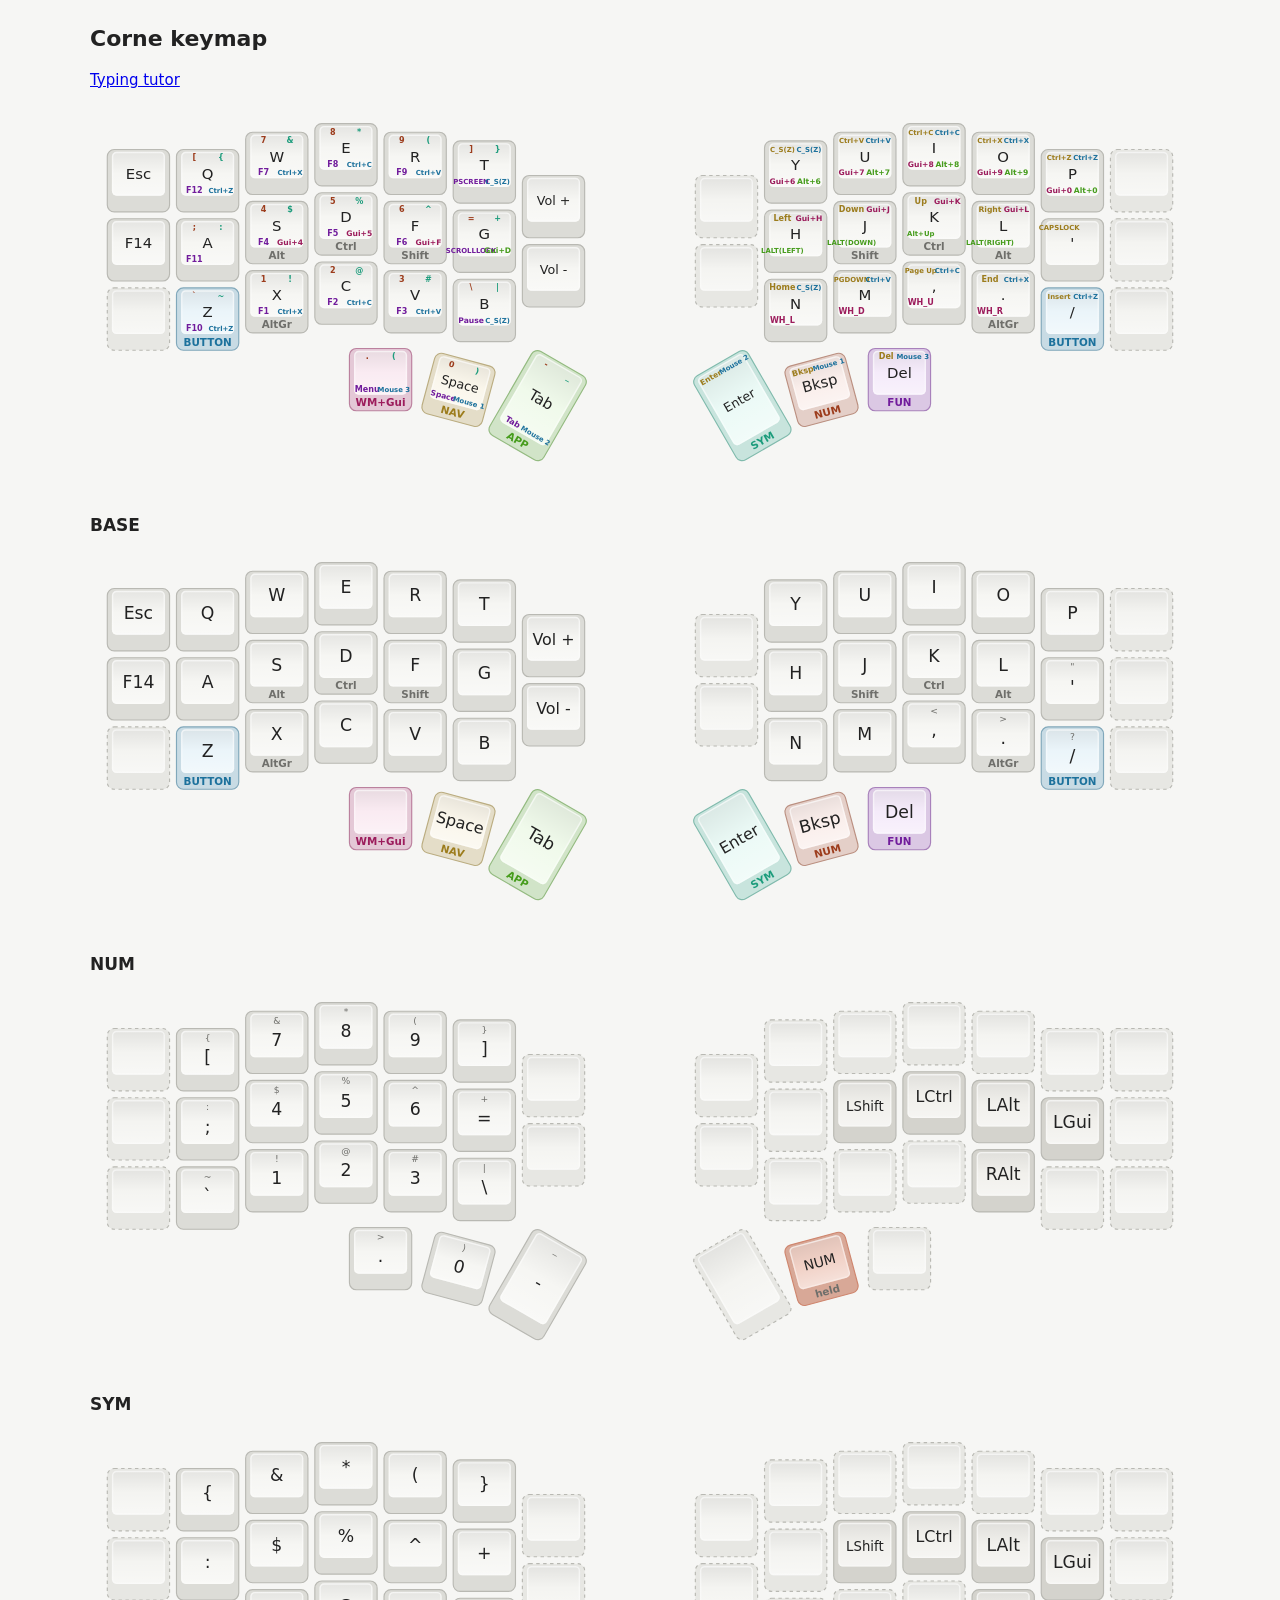
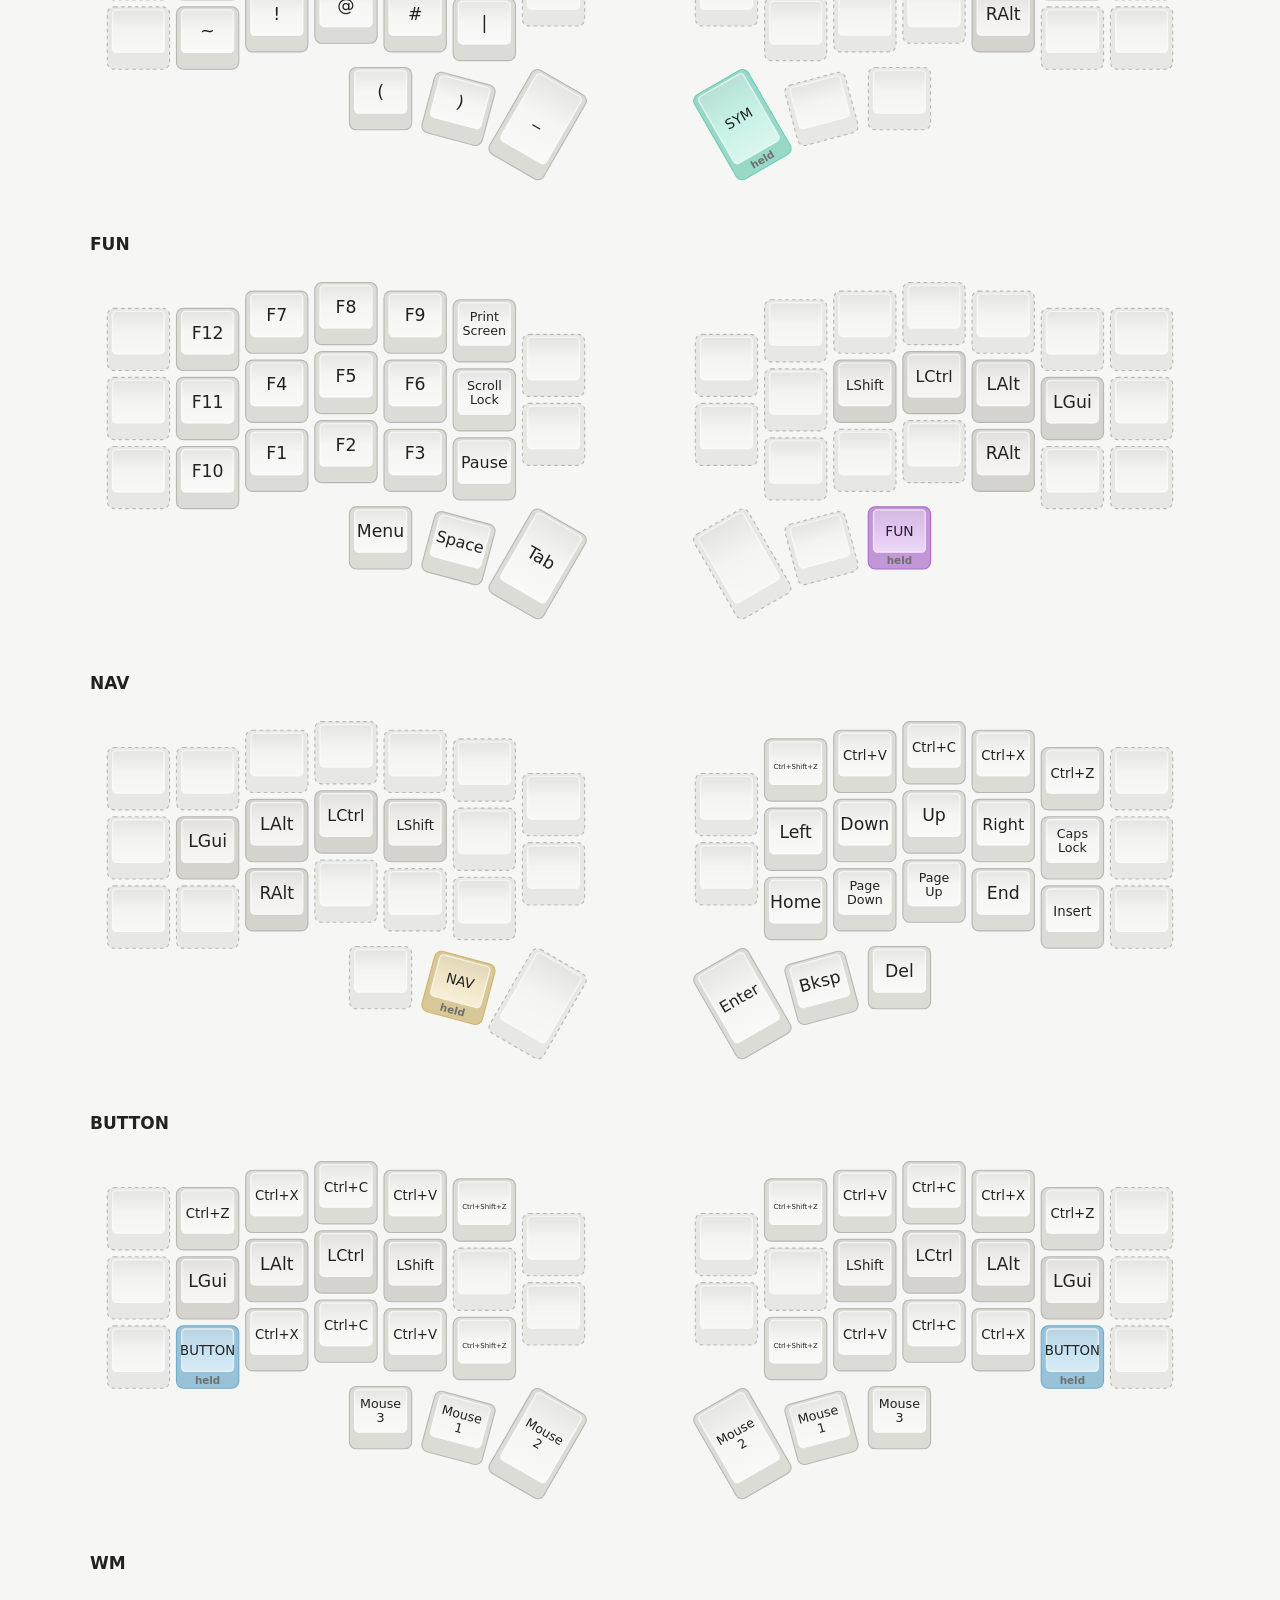
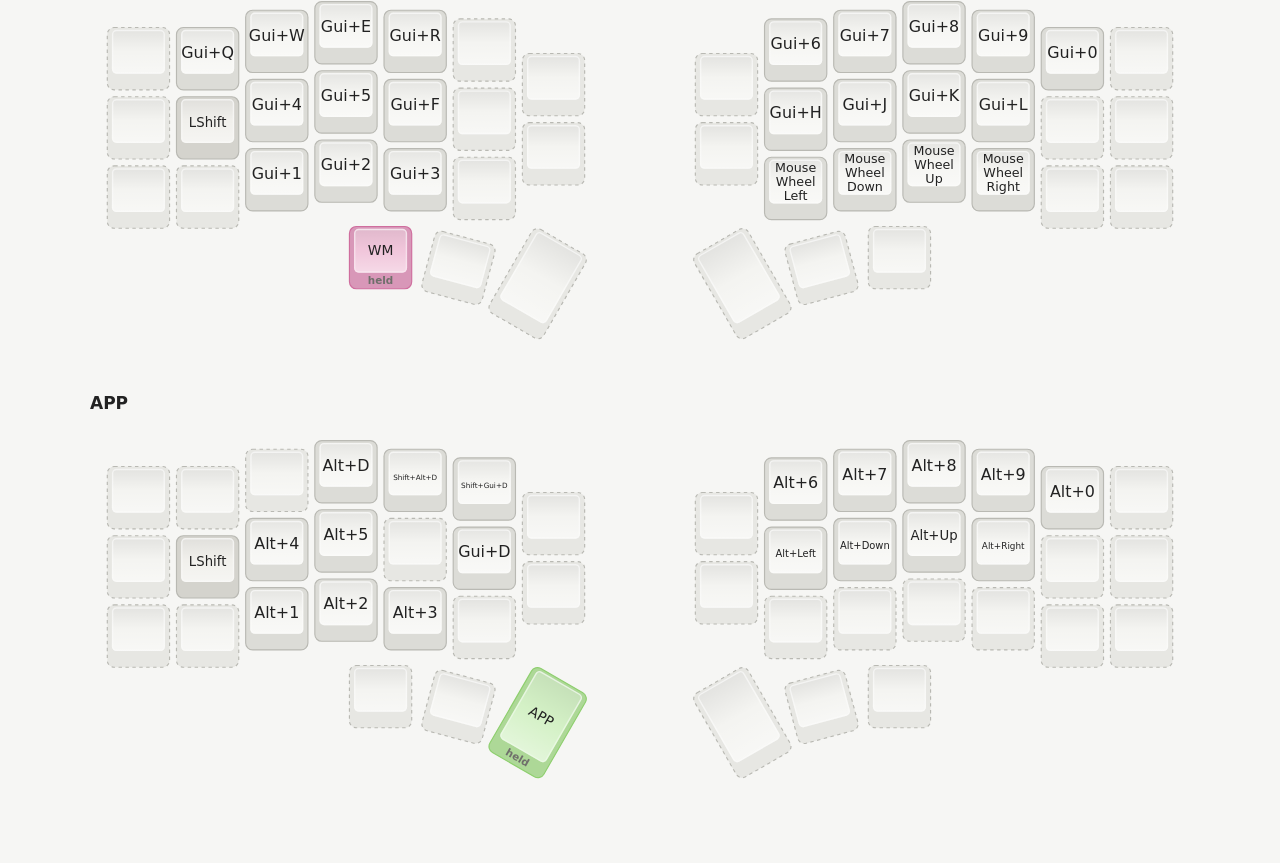
==== docs/index.html @ 26f884c3 "Clean up tutor" ====
<!doctype html>
<html lang="en">
<head>
<meta charset="utf-8">
<meta name="viewport" content="width=device-width, initial-scale=1">
<title>Corne keymap</title>
<style>
:root { color-scheme: light dark; }
body { margin: 0; background: #f6f6f4; color: #222; font: 15px/1.4 system-ui, sans-serif; }
@media (prefers-color-scheme: dark) { body { background: #17181a; color: #e8e8e6; } }
main { max-width: 1100px; margin: 0 auto; padding: 24px 16px 64px; }
h1 { font-size: 22px; margin: 0 0 8px; } h2 { font-size: 17px; margin: 32px 0 8px; }
img { width: 100%; height: auto; display: block; }
</style>
</head>
<body>
<main>
<h1>Corne keymap</h1>
<p><a href="tutor/index.html">Typing tutor</a></p>
<img src="combined.svg" alt="All layers">
<h2>BASE</h2>
<img src="base.svg" alt="BASE layer">
<h2>NUM</h2>
<img src="num.svg" alt="NUM layer">
<h2>SYM</h2>
<img src="sym.svg" alt="SYM layer">
<h2>FUN</h2>
<img src="fun.svg" alt="FUN layer">
<h2>NAV</h2>
<img src="nav.svg" alt="NAV layer">
<h2>BUTTON</h2>
<img src="button.svg" alt="BUTTON layer">
<h2>WM</h2>
<img src="wm.svg" alt="WM layer">
<h2>APP</h2>
<img src="app.svg" alt="APP layer">
</main>
</body>
</html>
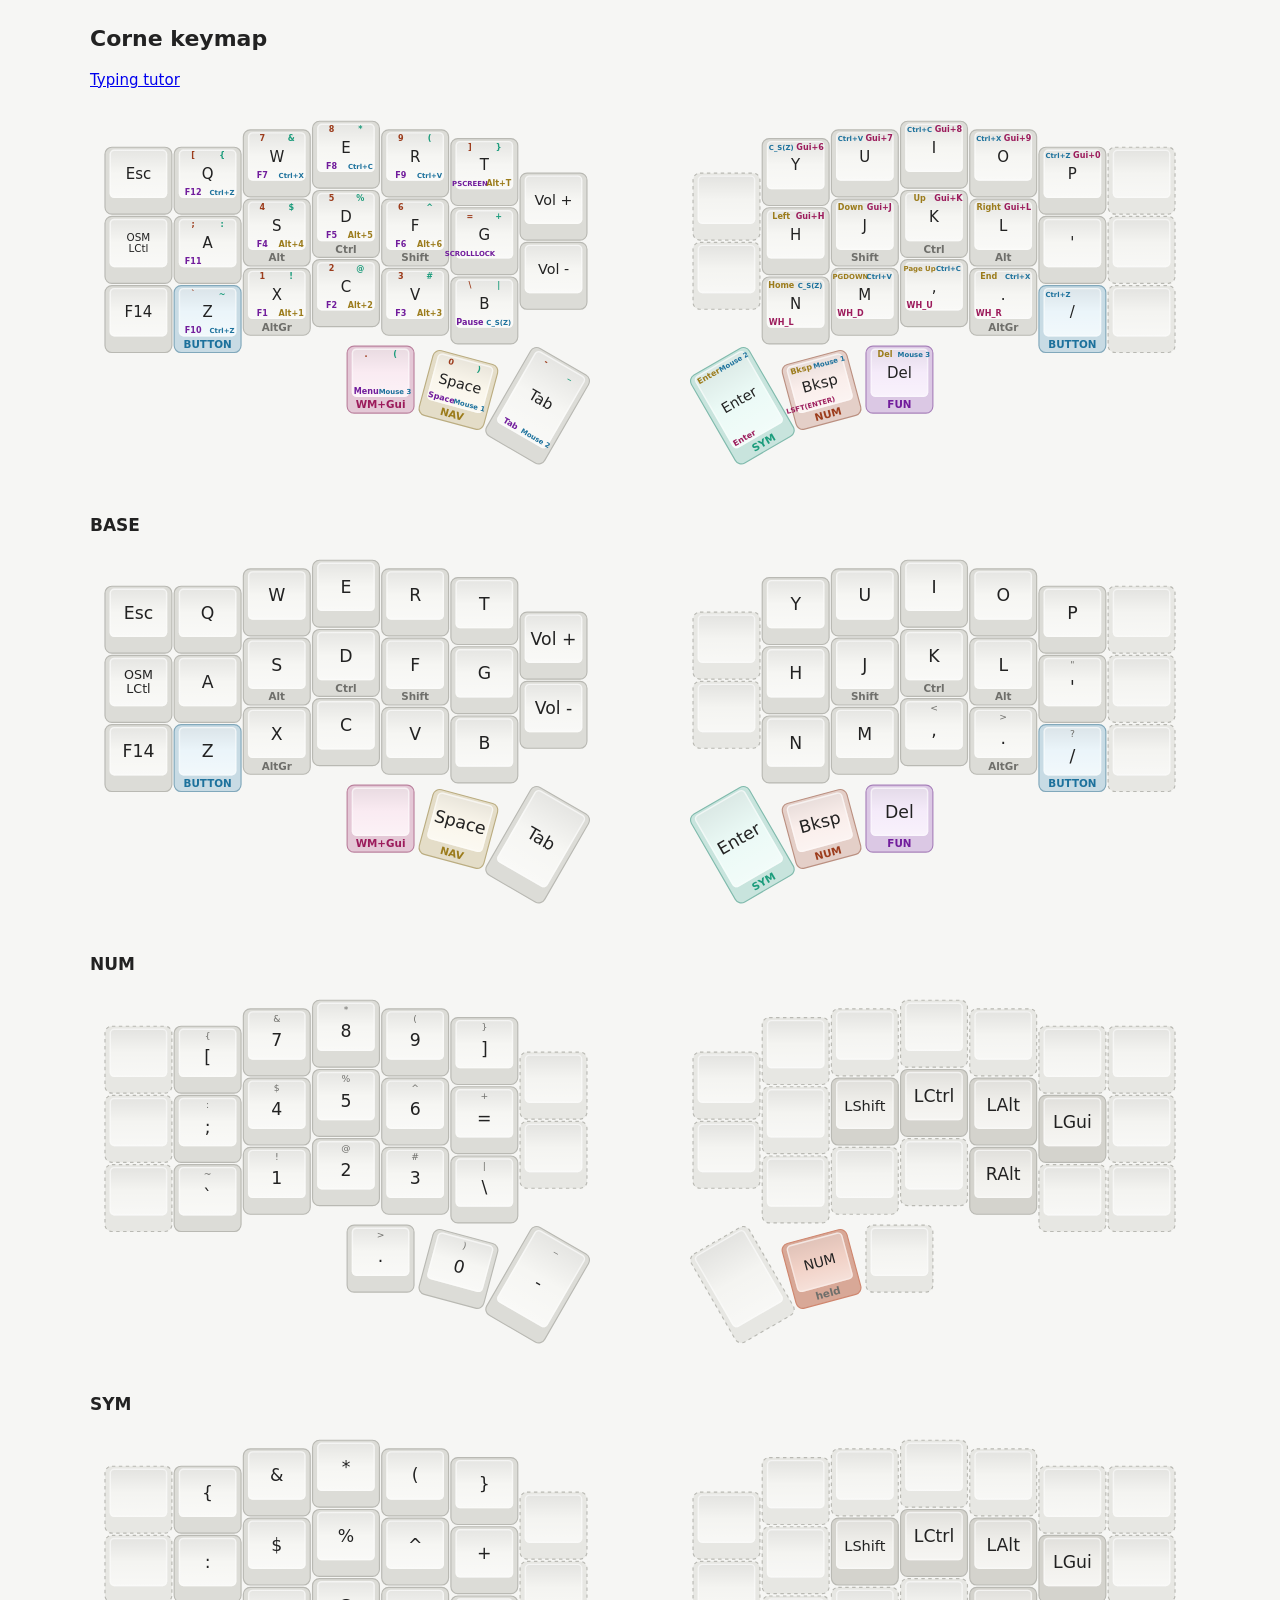
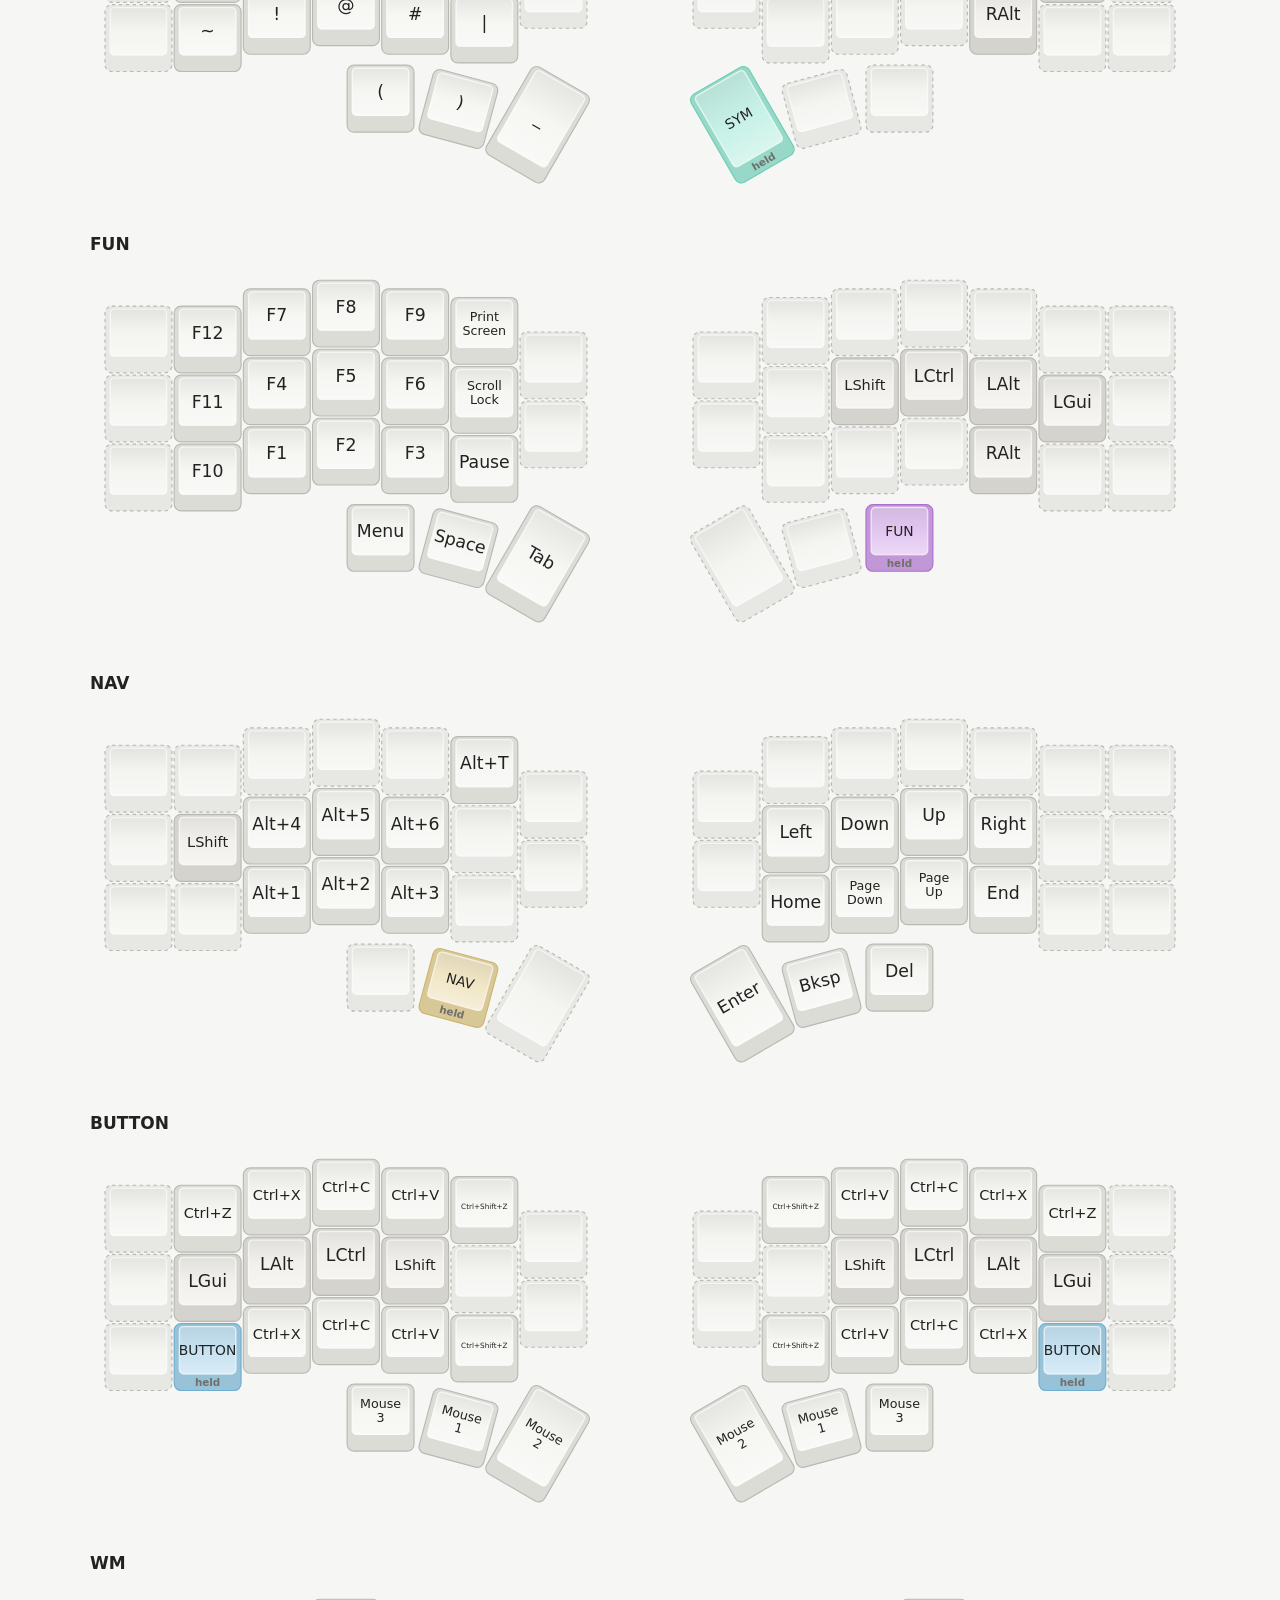
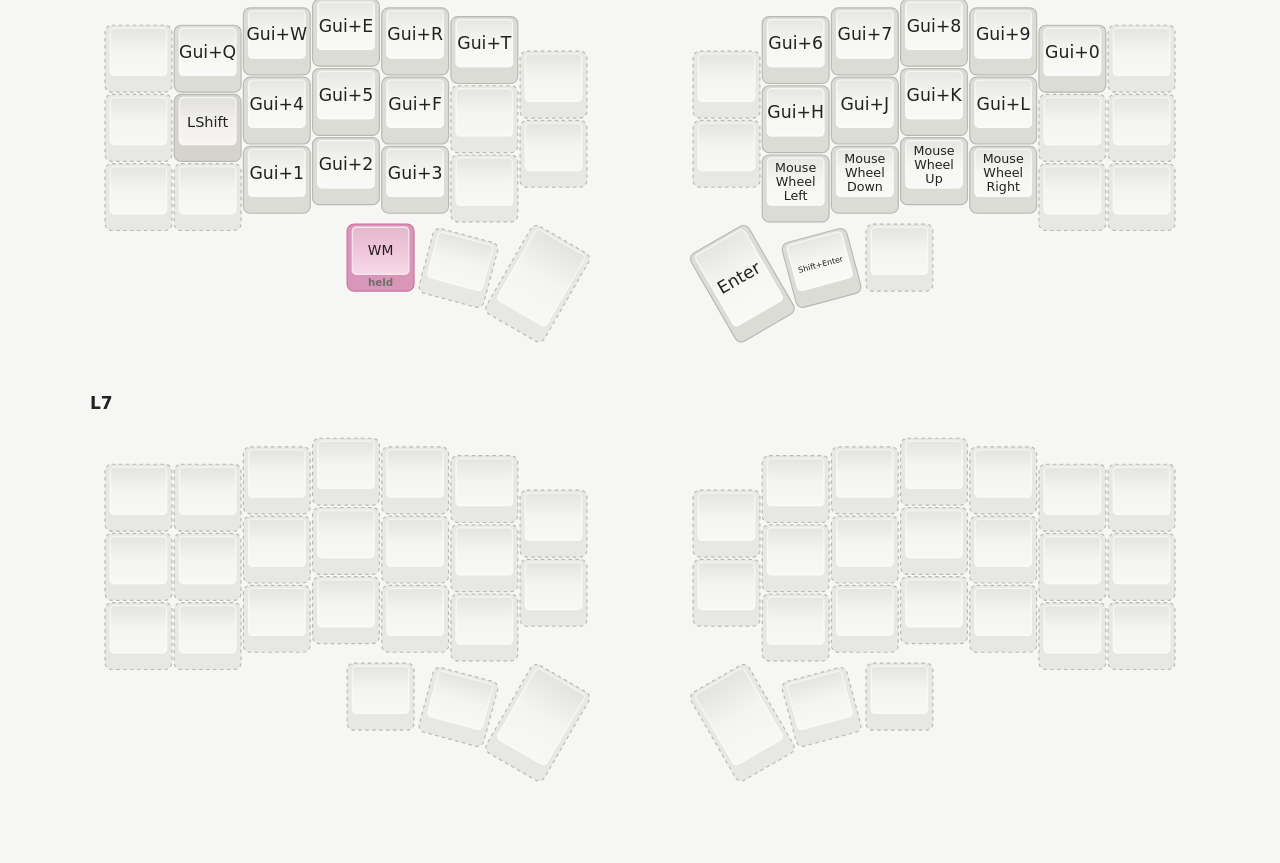
==== commit 3cfec9a3: "Replace APP layer with empty L7, move Alt shortcuts to NAV The Tab thumb key no longer switches to a" ====
--- a/docs/index.html
+++ b/docs/index.html
@@ -32,8 +32,8 @@
 <img src="button.svg" alt="BUTTON layer">
 <h2>WM</h2>
 <img src="wm.svg" alt="WM layer">
-<h2>APP</h2>
-<img src="app.svg" alt="APP layer">
+<h2>L7</h2>
+<img src="l7.svg" alt="L7 layer">
 </main>
 </body>
 </html>
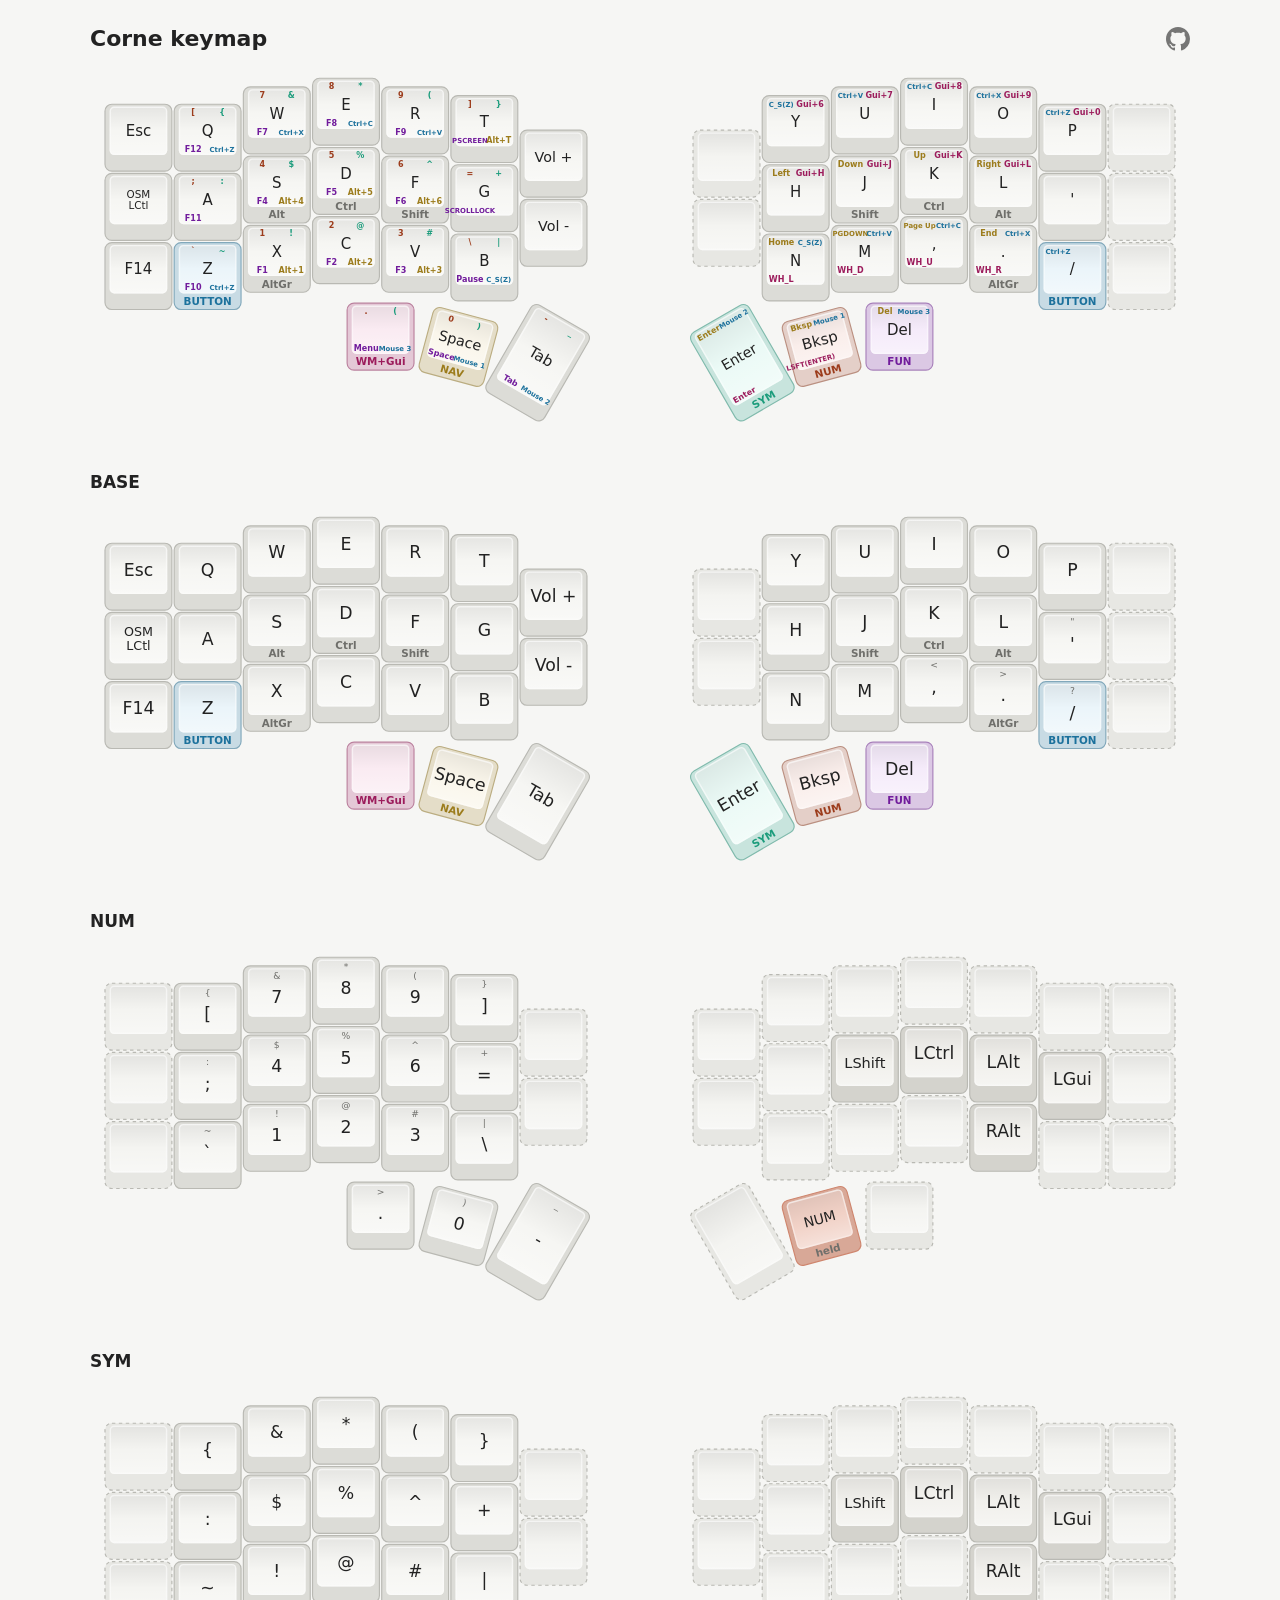
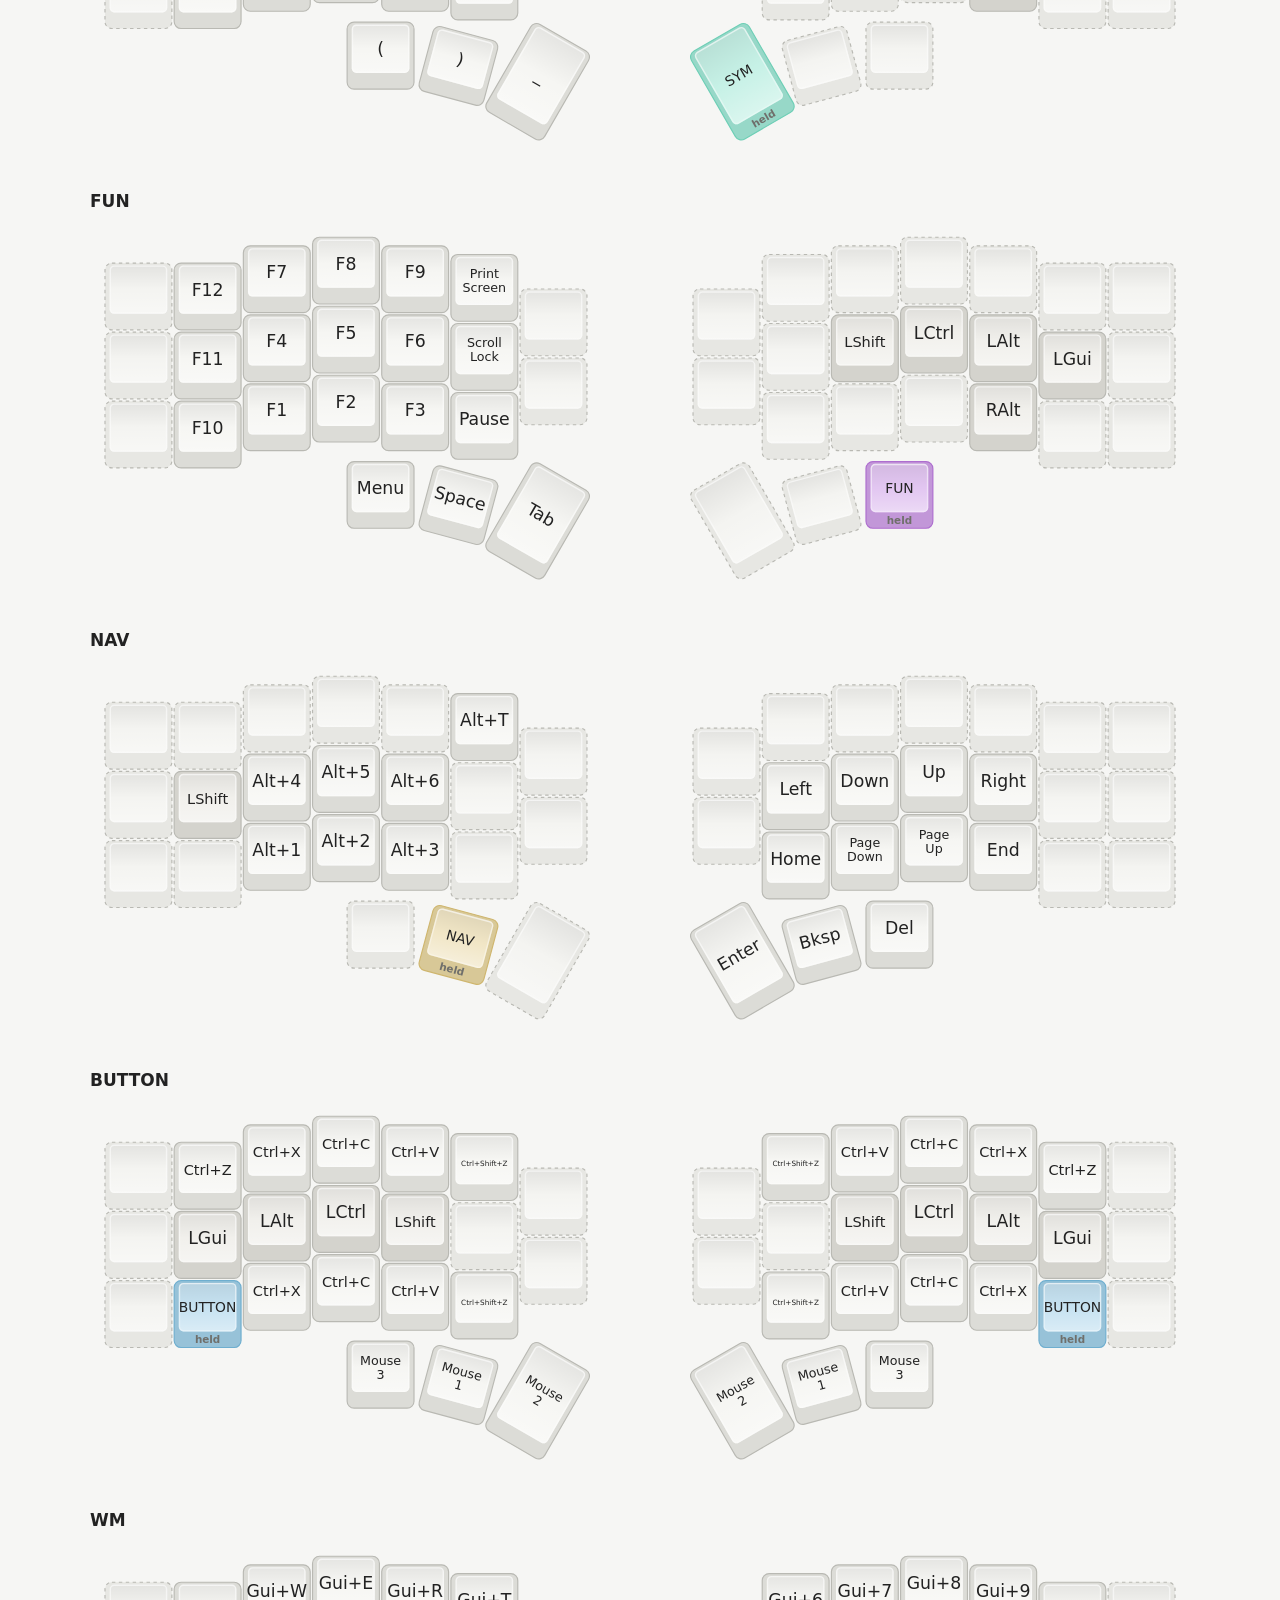
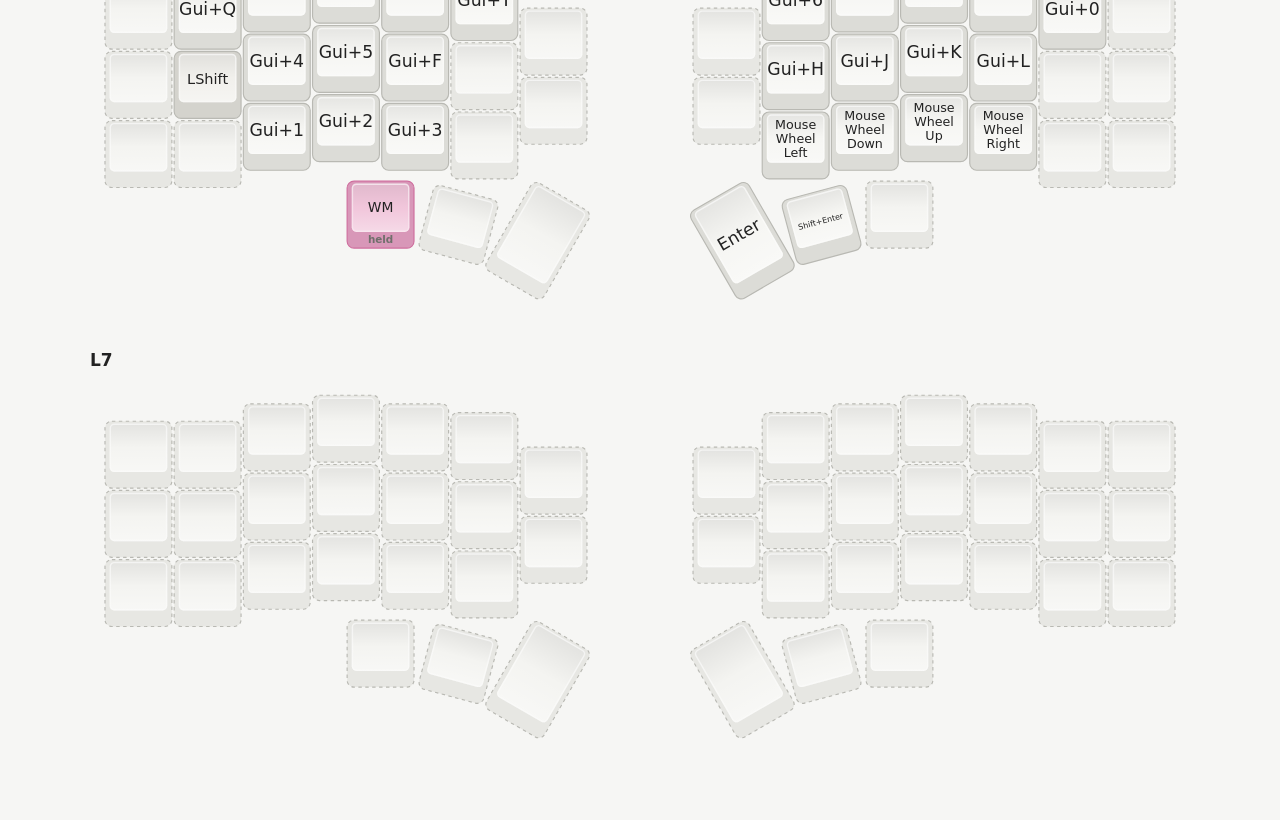
==== commit 5d7319e6: "Add GitHub icon to pages, rename README to Corne Corner with page links Co-Authored-By: Claude Opus " ====
--- a/docs/index.html
+++ b/docs/index.html
@@ -9,14 +9,15 @@
 body { margin: 0; background: #f6f6f4; color: #222; font: 15px/1.4 system-ui, sans-serif; }
 @media (prefers-color-scheme: dark) { body { background: #17181a; color: #e8e8e6; } }
 main { max-width: 1100px; margin: 0 auto; padding: 24px 16px 64px; }
-h1 { font-size: 22px; margin: 0 0 8px; } h2 { font-size: 17px; margin: 32px 0 8px; }
+header { display: flex; justify-content: space-between; align-items: center; margin: 0 0 8px; }
+h1 { font-size: 22px; margin: 0; } h2 { font-size: 17px; margin: 32px 0 8px; }
 img { width: 100%; height: auto; display: block; }
+.gh { color: inherit; opacity: .6; display: block; line-height: 0; } .gh:hover { opacity: 1; }
 </style>
 </head>
 <body>
 <main>
-<h1>Corne keymap</h1>
-<p><a href="tutor/index.html">Typing tutor</a></p>
+<header><h1>Corne keymap</h1><a class="gh" href="https://github.com/czak/corne" aria-label="GitHub" title="GitHub"><svg viewBox="0 0 16 16" width="24" height="24" aria-hidden="true"><path fill="currentColor" d="M8 0C3.58 0 0 3.58 0 8c0 3.54 2.29 6.53 5.47 7.59.4.07.55-.17.55-.38 0-.19-.01-.82-.01-1.49-2.01.37-2.53-.49-2.69-.94-.09-.23-.48-.94-.82-1.13-.28-.15-.68-.52-.01-.53.63-.01 1.08.58 1.23.82.72 1.21 1.87.87 2.33.66.07-.52.28-.87.51-1.07-1.78-.2-3.64-.89-3.64-3.95 0-.87.31-1.59.82-2.15-.08-.2-.36-1.02.08-2.12 0 0 .67-.21 2.2.82.64-.18 1.32-.27 2-.27.68 0 1.36.09 2 .27 1.53-1.04 2.2-.82 2.2-.82.44 1.1.16 1.92.08 2.12.51.56.82 1.27.82 2.15 0 3.07-1.87 3.75-3.65 3.95.29.25.54.73.54 1.48 0 1.07-.01 1.93-.01 2.2 0 .21.15.46.55.38A8.013 8.013 0 0016 8c0-4.42-3.58-8-8-8z"/></svg></a></header>
 <img src="combined.svg" alt="All layers">
 <h2>BASE</h2>
 <img src="base.svg" alt="BASE layer">
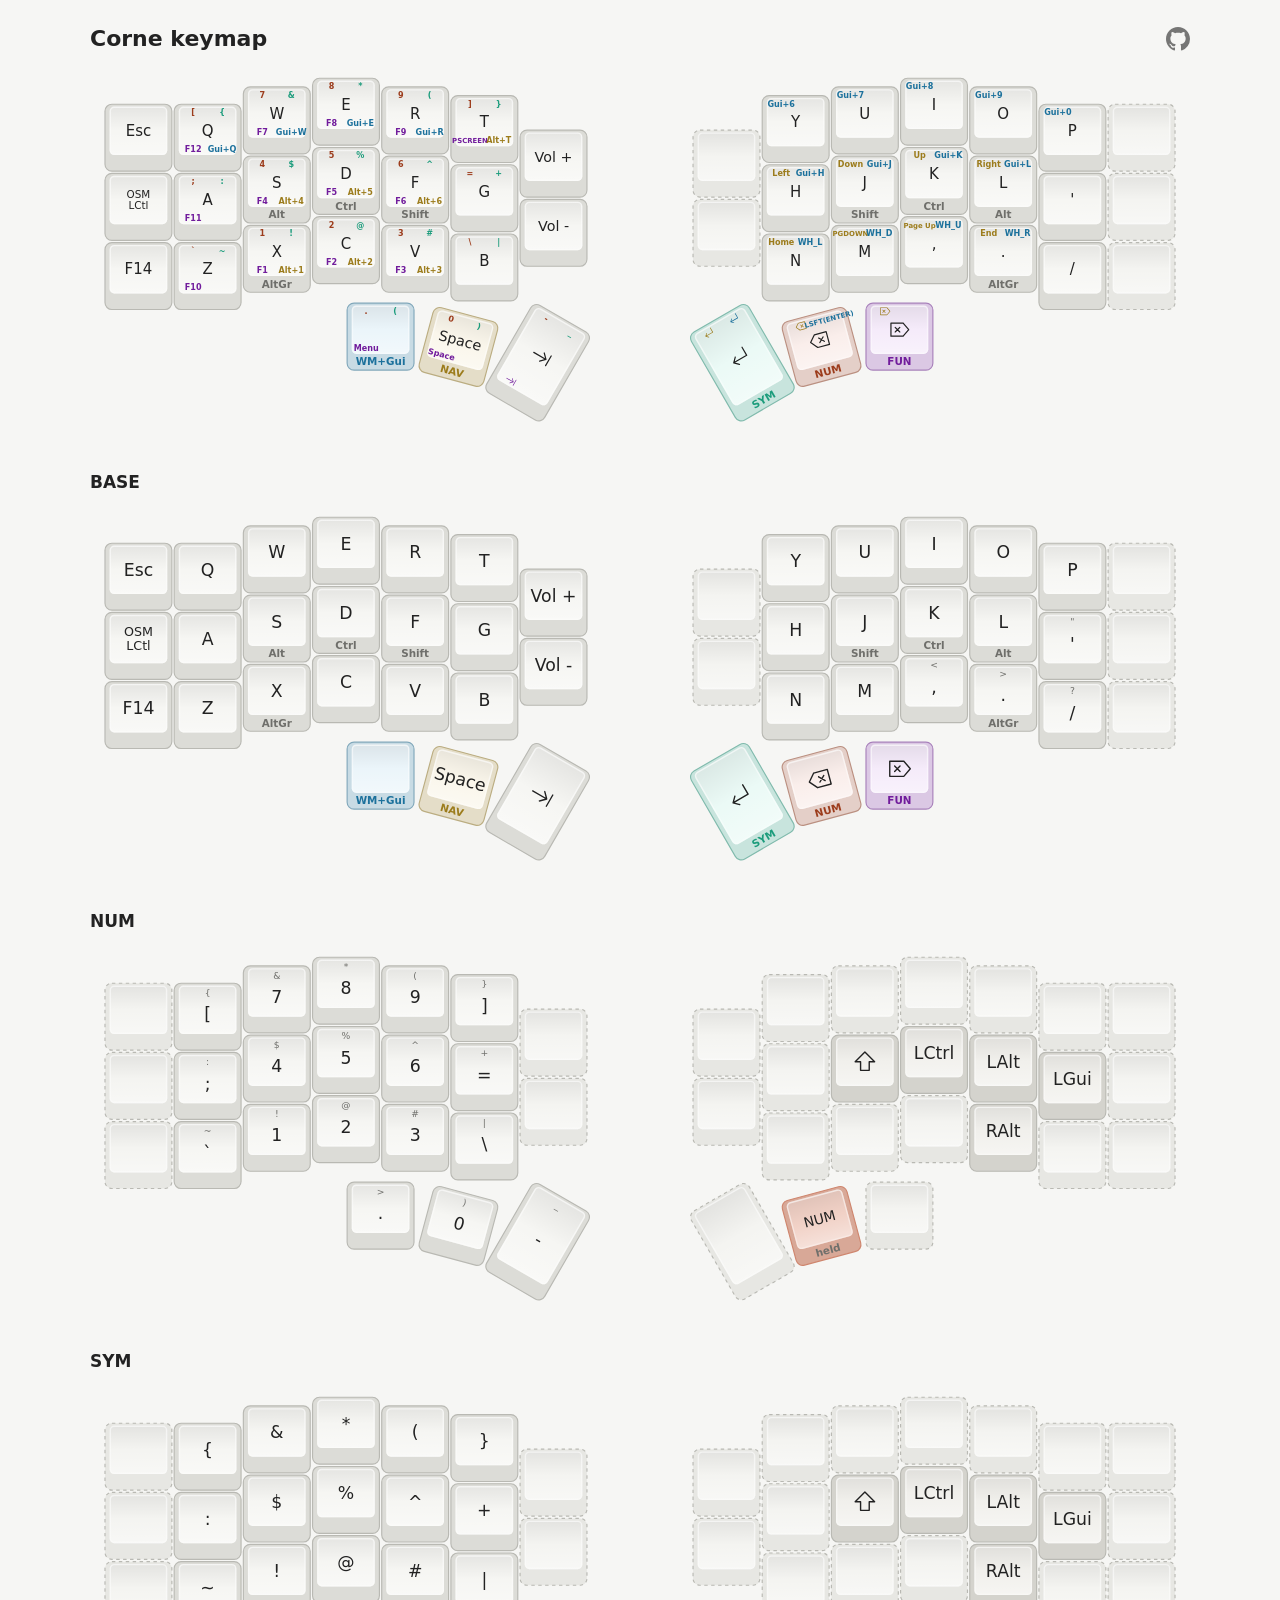
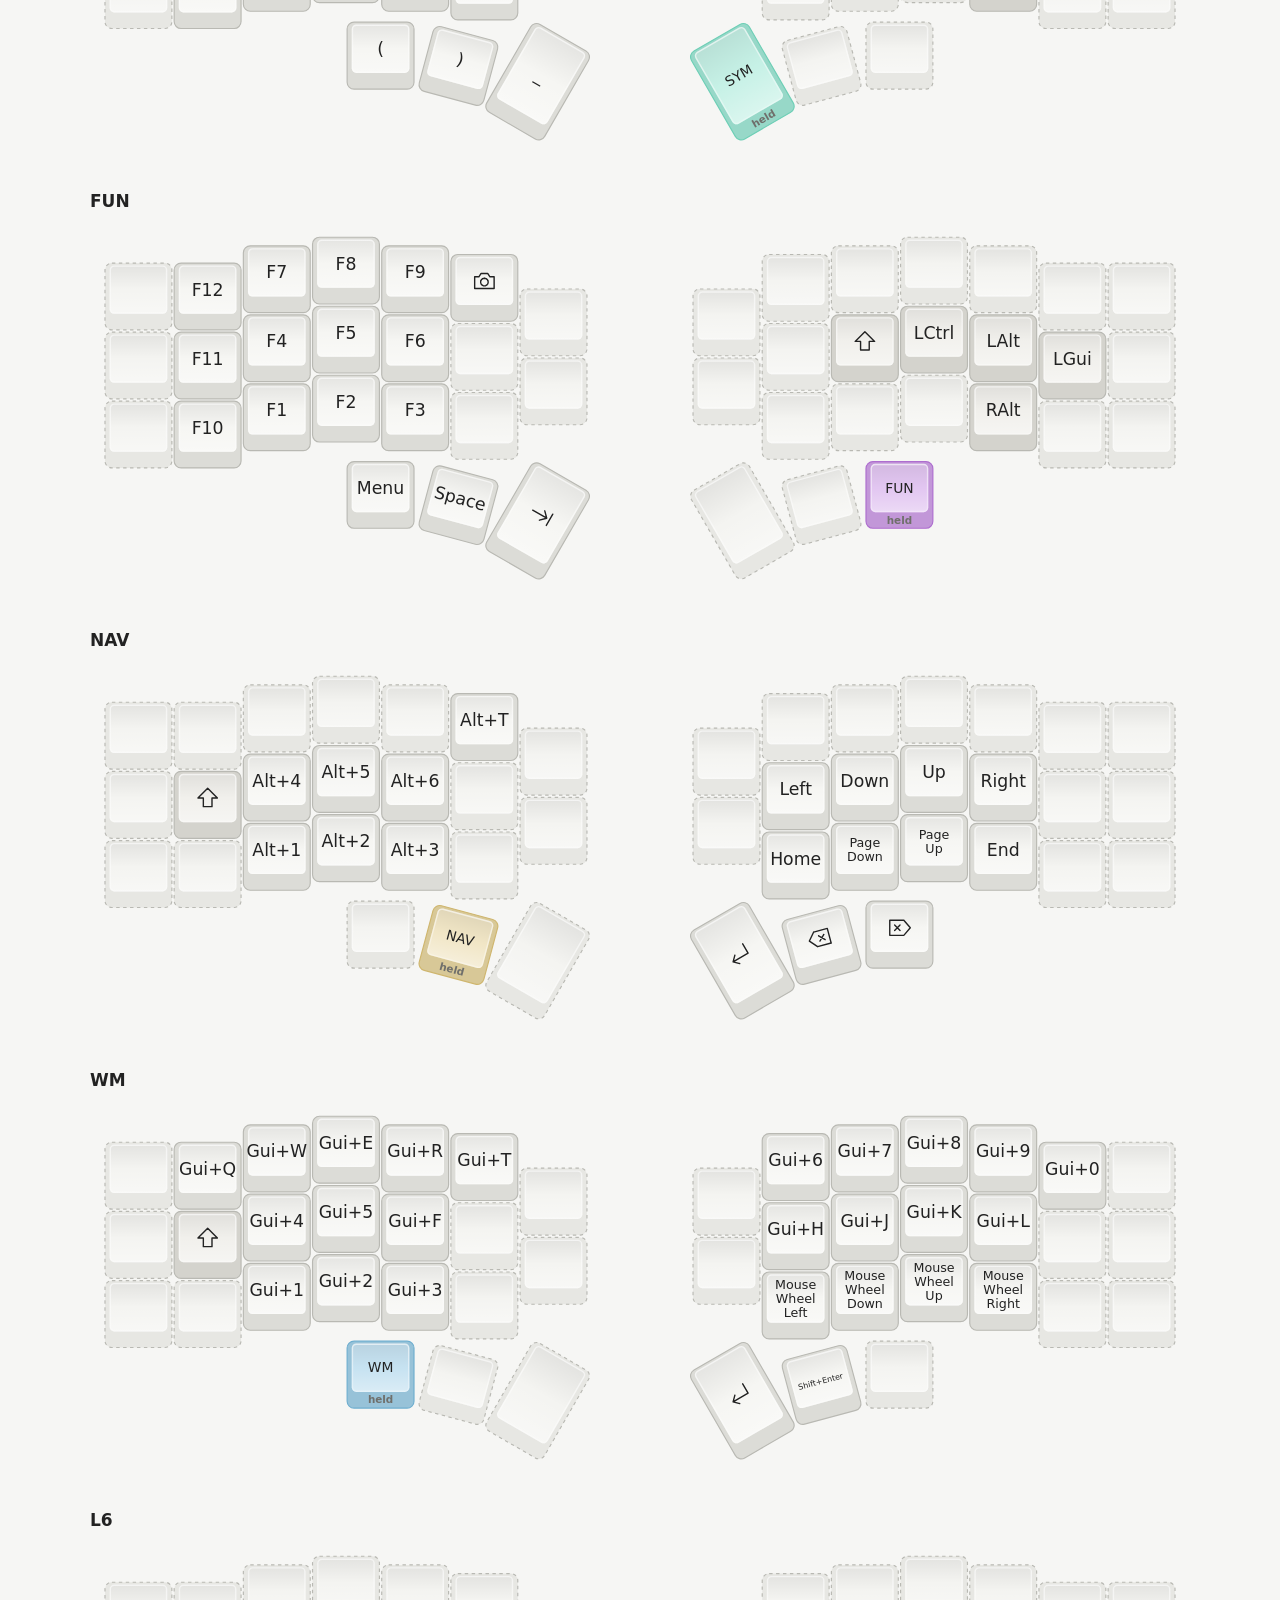
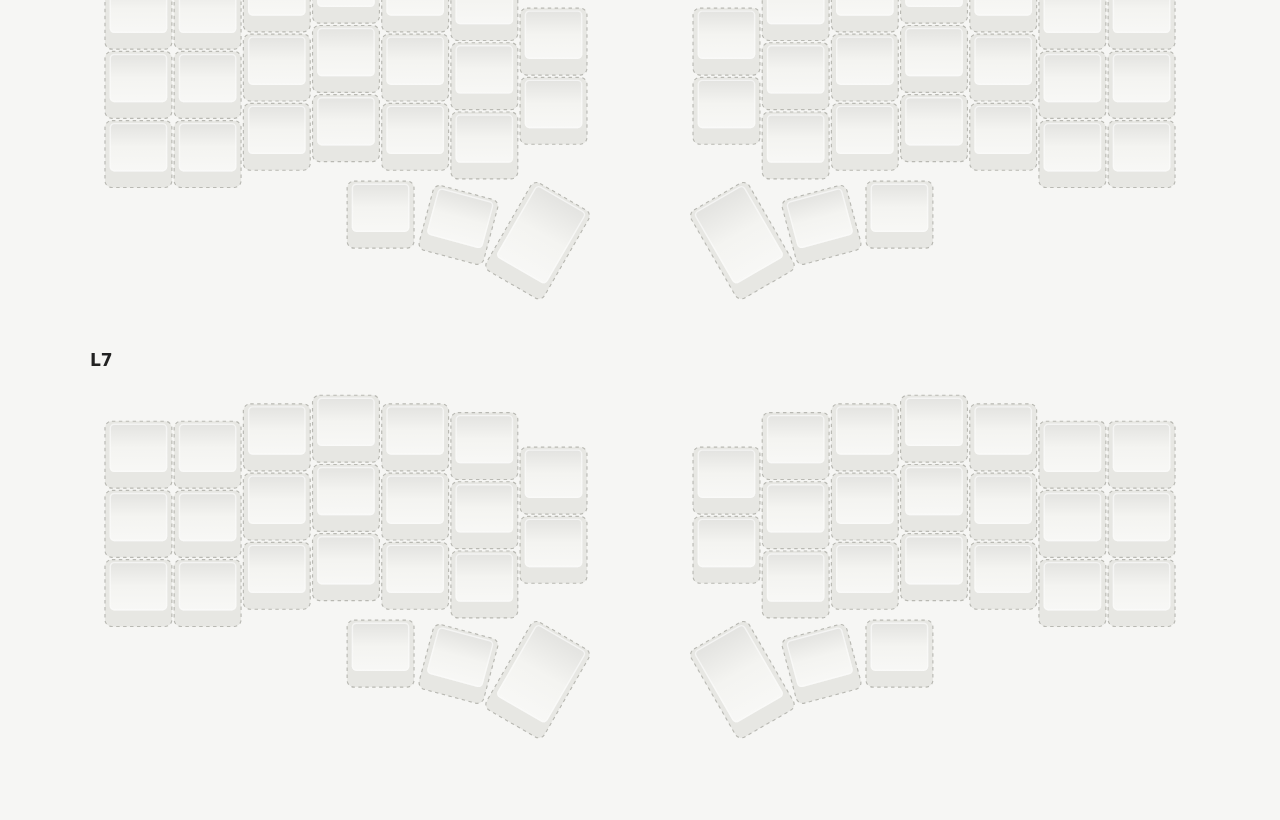
==== commit ad90a030: "Replace BUTTON layer with empty L6, drop Scroll Lock and Pause, draw camera icon for Print Screen Co" ====
--- a/docs/index.html
+++ b/docs/index.html
@@ -29,10 +29,10 @@
 <img src="fun.svg" alt="FUN layer">
 <h2>NAV</h2>
 <img src="nav.svg" alt="NAV layer">
-<h2>BUTTON</h2>
-<img src="button.svg" alt="BUTTON layer">
 <h2>WM</h2>
 <img src="wm.svg" alt="WM layer">
+<h2>L6</h2>
+<img src="l6.svg" alt="L6 layer">
 <h2>L7</h2>
 <img src="l7.svg" alt="L7 layer">
 </main>
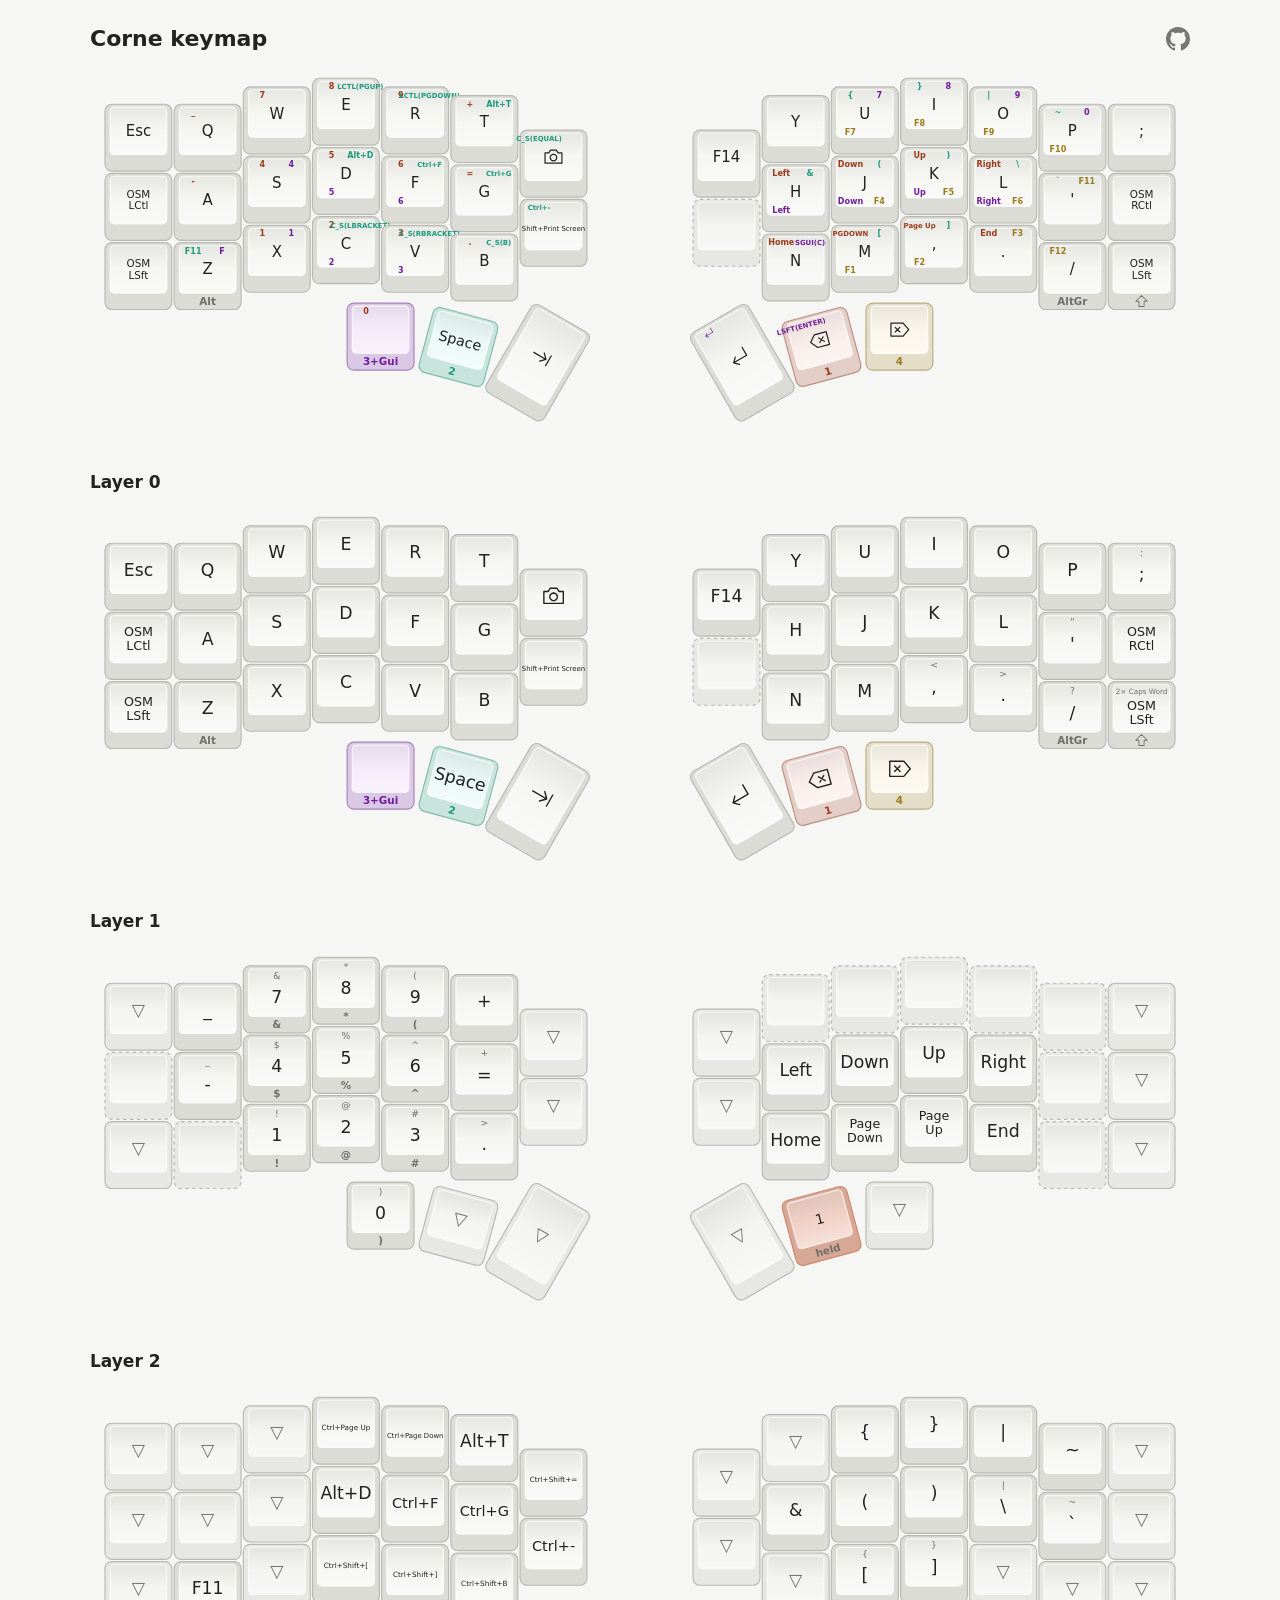
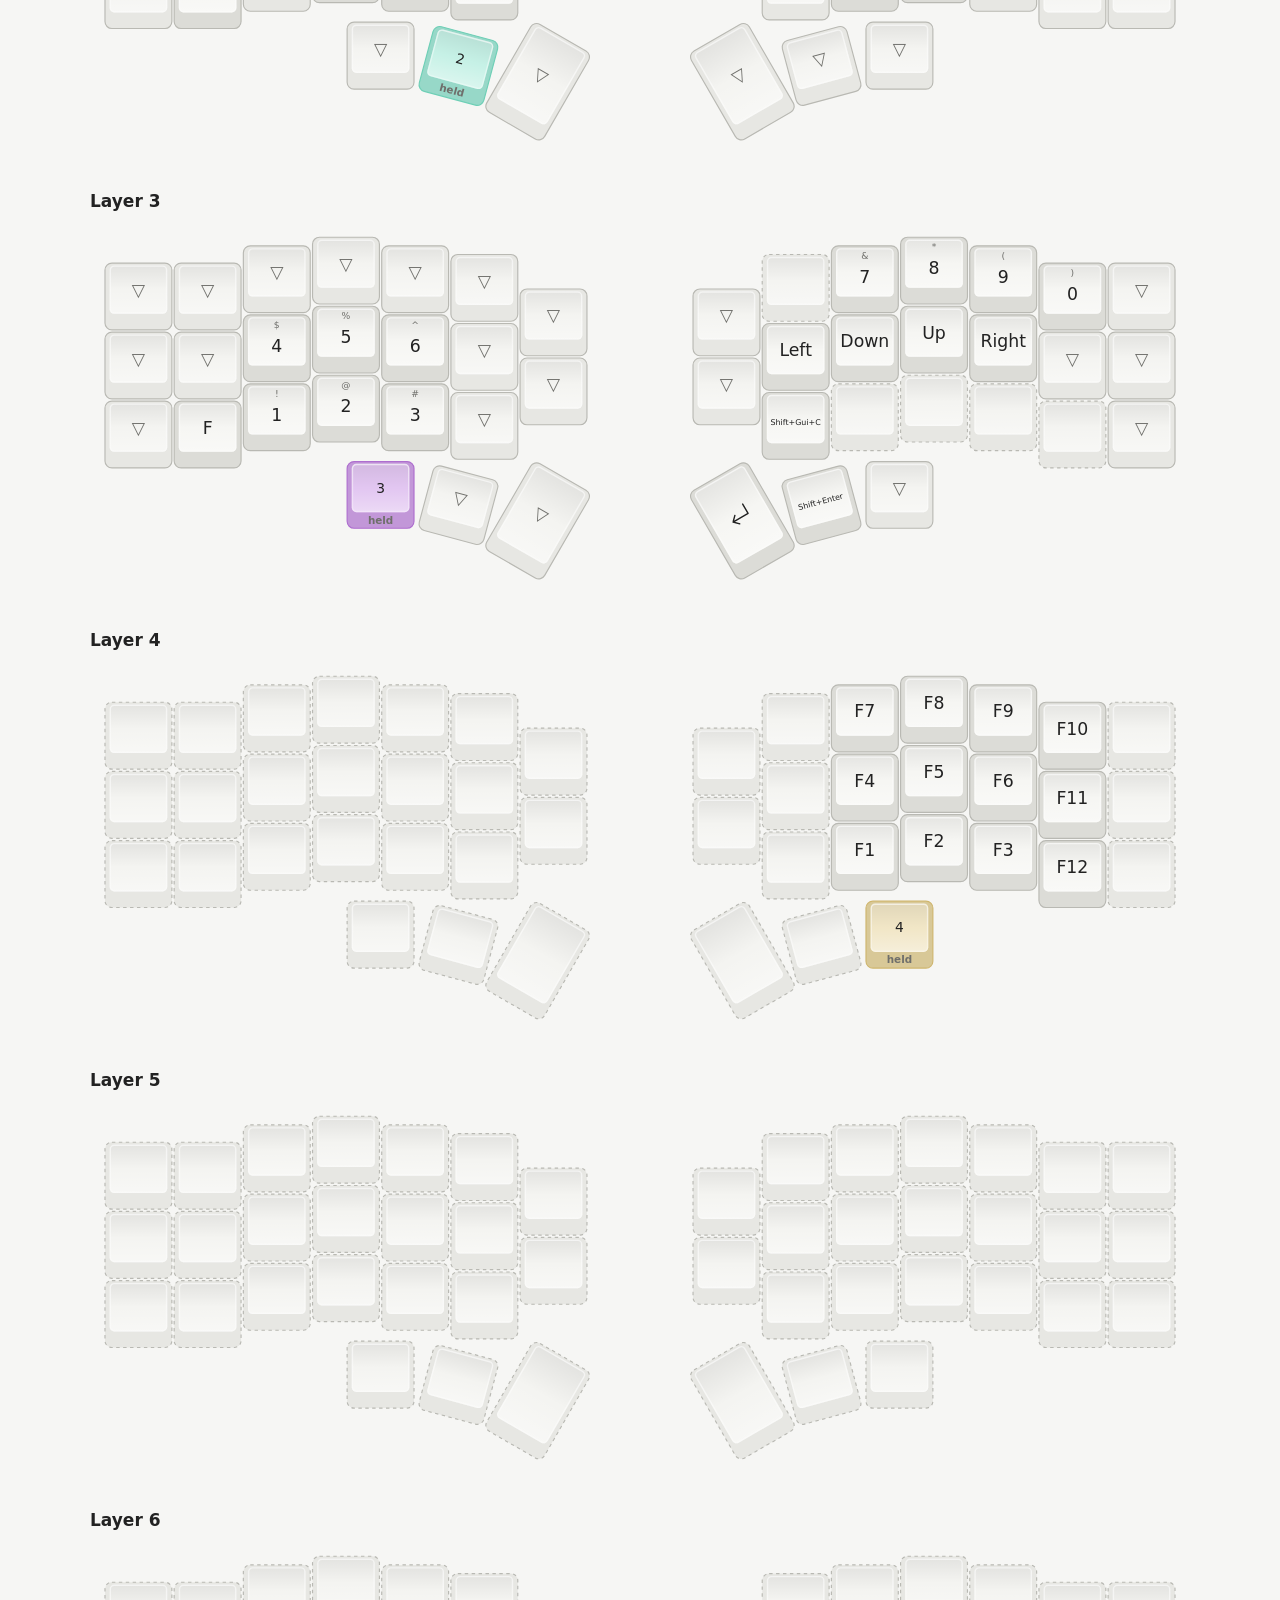
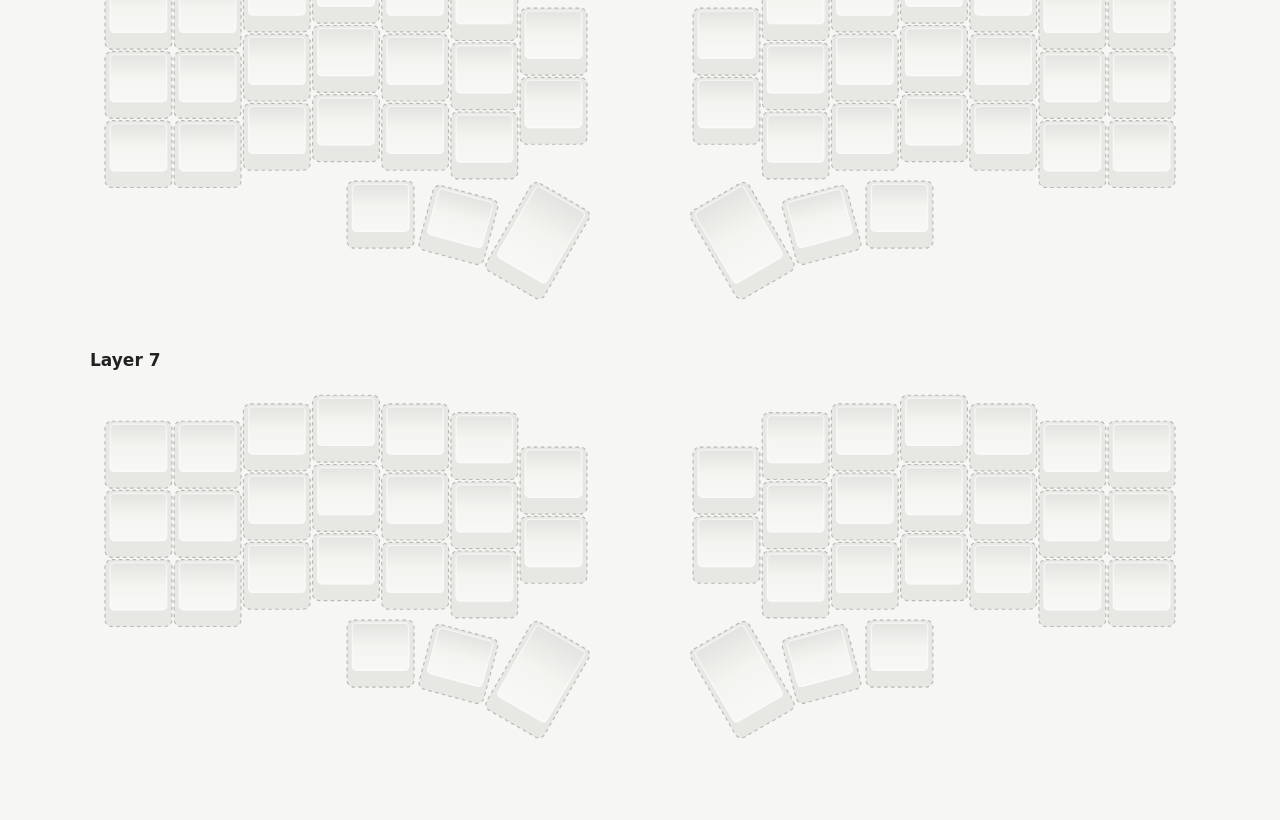
==== commit e8a16aeb: "Rework layers 1-3: HJKL cursors, app shortcuts, fullscreen; document Kitty bindings Co-Authored-By: " ====
--- a/docs/index.html
+++ b/docs/index.html
@@ -19,22 +19,22 @@
 <main>
 <header><h1>Corne keymap</h1><a class="gh" href="https://github.com/czak/corne" aria-label="GitHub" title="GitHub"><svg viewBox="0 0 16 16" width="24" height="24" aria-hidden="true"><path fill="currentColor" d="M8 0C3.58 0 0 3.58 0 8c0 3.54 2.29 6.53 5.47 7.59.4.07.55-.17.55-.38 0-.19-.01-.82-.01-1.49-2.01.37-2.53-.49-2.69-.94-.09-.23-.48-.94-.82-1.13-.28-.15-.68-.52-.01-.53.63-.01 1.08.58 1.23.82.72 1.21 1.87.87 2.33.66.07-.52.28-.87.51-1.07-1.78-.2-3.64-.89-3.64-3.95 0-.87.31-1.59.82-2.15-.08-.2-.36-1.02.08-2.12 0 0 .67-.21 2.2.82.64-.18 1.32-.27 2-.27.68 0 1.36.09 2 .27 1.53-1.04 2.2-.82 2.2-.82.44 1.1.16 1.92.08 2.12.51.56.82 1.27.82 2.15 0 3.07-1.87 3.75-3.65 3.95.29.25.54.73.54 1.48 0 1.07-.01 1.93-.01 2.2 0 .21.15.46.55.38A8.013 8.013 0 0016 8c0-4.42-3.58-8-8-8z"/></svg></a></header>
 <img src="combined.svg" alt="All layers">
-<h2>BASE</h2>
-<img src="base.svg" alt="BASE layer">
-<h2>NUM</h2>
-<img src="num.svg" alt="NUM layer">
-<h2>SYM</h2>
-<img src="sym.svg" alt="SYM layer">
-<h2>FUN</h2>
-<img src="fun.svg" alt="FUN layer">
-<h2>NAV</h2>
-<img src="nav.svg" alt="NAV layer">
-<h2>WM</h2>
-<img src="wm.svg" alt="WM layer">
-<h2>L6</h2>
-<img src="l6.svg" alt="L6 layer">
-<h2>L7</h2>
-<img src="l7.svg" alt="L7 layer">
+<h2>Layer 0</h2>
+<img src="layer0.svg" alt="Layer 0">
+<h2>Layer 1</h2>
+<img src="layer1.svg" alt="Layer 1">
+<h2>Layer 2</h2>
+<img src="layer2.svg" alt="Layer 2">
+<h2>Layer 3</h2>
+<img src="layer3.svg" alt="Layer 3">
+<h2>Layer 4</h2>
+<img src="layer4.svg" alt="Layer 4">
+<h2>Layer 5</h2>
+<img src="layer5.svg" alt="Layer 5">
+<h2>Layer 6</h2>
+<img src="layer6.svg" alt="Layer 6">
+<h2>Layer 7</h2>
+<img src="layer7.svg" alt="Layer 7">
 </main>
 </body>
 </html>
